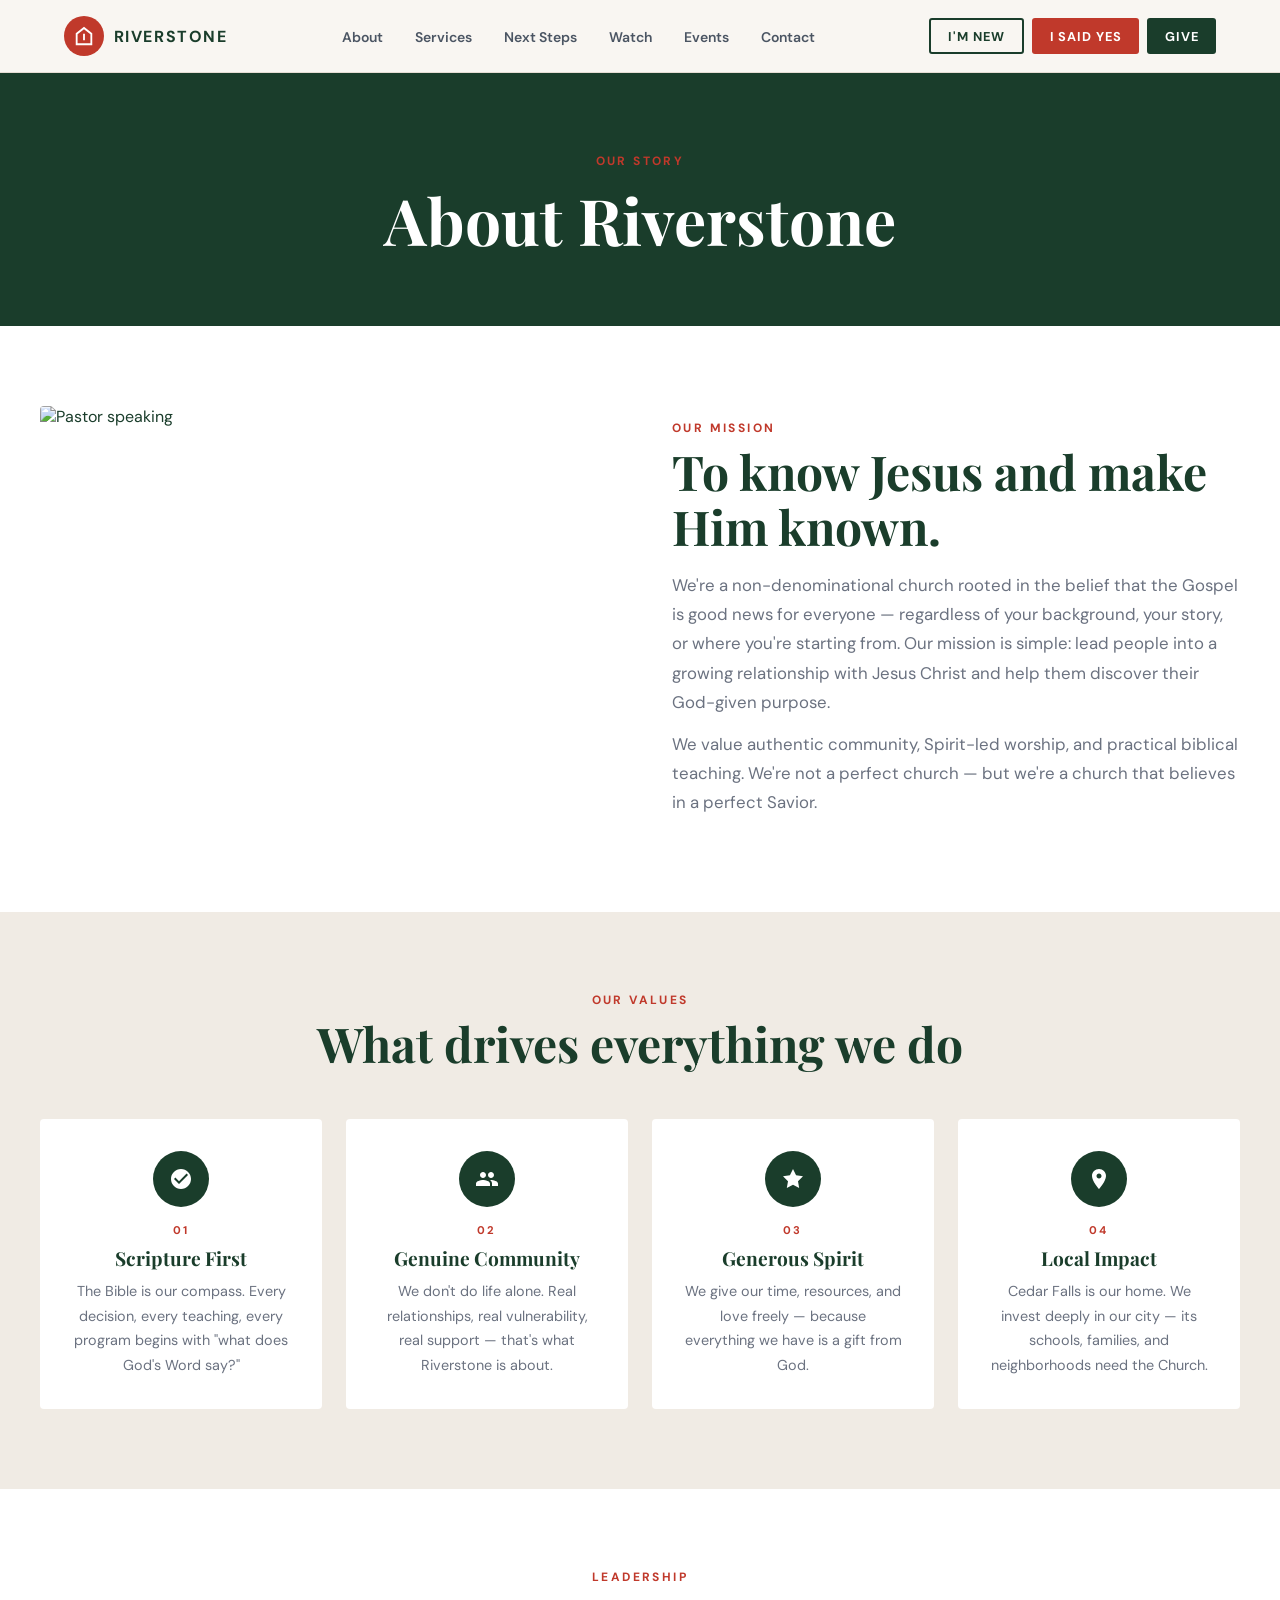
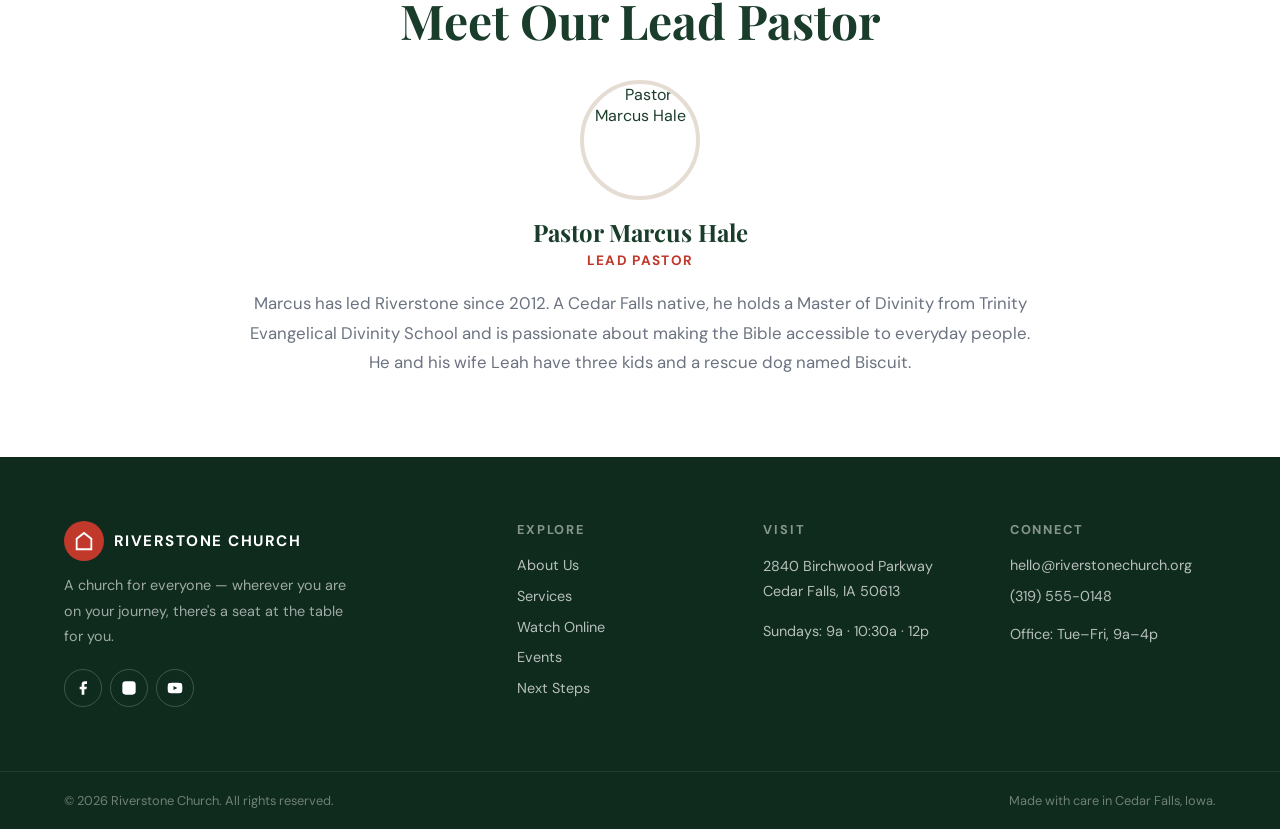
==== about.html @ 29eabf61 "Add files via upload" ====
<!DOCTYPE html>
<html lang="en">
<head>
  <meta charset="UTF-8" />
  <meta name="viewport" content="width=device-width, initial-scale=1.0" />
  <title>About — Riverstone Church</title>
  <script src="https://cdnjs.cloudflare.com/ajax/libs/alpinejs/3.13.5/cdn.min.js" defer></script>
  <script src="https://cdnjs.cloudflare.com/ajax/libs/tailwindcss/2.2.19/tailwind.min.js"></script>
  <link rel="preconnect" href="https://fonts.googleapis.com">
  <link href="https://fonts.googleapis.com/css2?family=Playfair+Display:wght@700;900&family=DM+Sans:wght@400;500;600;700&display=swap" rel="stylesheet">
  <link rel="stylesheet" href="styles.css">
</head>
<body>

<header id="navbar">
  <div class="nav-inner">
    <a href="index.html" class="logo">
      <div class="logo-mark">
        <svg viewBox="0 0 24 24"><path d="M12 2L3 9v13h18V9L12 2zm0 2.5L19 10v10H5V10l7-5.5zm-1 5v7h2v-7h-2zm0 0"/></svg>
      </div>
      <span class="logo-name">Riverstone</span>
    </a>
    <nav>
      <ul class="nav-links">
        <li><a href="about.html">About</a></li>
        <li><a href="services.html">Services</a></li>
        <li><a href="nextsteps.html">Next Steps</a></li>
        <li><a href="watch.html">Watch</a></li>
        <li><a href="events.html">Events</a></li>
        <li><a href="contact.html">Contact</a></li>
      </ul>
    </nav>
    <div class="nav-ctas">
      <a class="btn btn-outline" href="nextsteps.html">I'M NEW</a>
      <a class="btn btn-accent" href="nextsteps.html">I SAID YES</a>
      <a class="btn btn-brand" href="#">GIVE</a>
    </div>
    <button class="hamburger" id="hamburgerBtn" aria-label="Toggle menu" onclick="toggleMenu()">
      <span></span><span></span><span></span>
    </button>
  </div>
  <div class="mobile-menu" id="mobileMenu">
    <a href="about.html">About</a>
    <a href="services.html">Services</a>
    <a href="nextsteps.html">Next Steps</a>
    <a href="watch.html">Watch</a>
    <a href="events.html">Events</a>
    <a href="contact.html">Contact</a>
    <div class="mobile-ctas">
      <a class="btn btn-outline" href="nextsteps.html">I'M NEW</a>
      <a class="btn btn-accent" href="nextsteps.html">I SAID YES</a>
      <a class="btn btn-brand" href="#">GIVE</a>
    </div>
  </div>
</header>

<div style="background:var(--brand);padding:5rem 1.5rem 4rem;">
  <div class="container" style="text-align:center;color:white;">
    <p class="section-tag" style="color:var(--accent);">Our Story</p>
    <h1 style="color:white;font-size:clamp(2.5rem,5vw,4rem);">About Riverstone</h1>
  </div>
</div>

<section class="section about-strip">
  <div class="container about-grid">
    <img src="https://images.unsplash.com/photo-1573496359142-b8d87734a5a2?w=900&q=75&auto=format&fit=crop" alt="Pastor speaking" />
    <div>
      <p class="section-tag">Our Mission</p>
      <h2 class="section-title">To know Jesus and make Him known.</h2>
      <p class="section-body">We're a non-denominational church rooted in the belief that the Gospel is good news for everyone — regardless of your background, your story, or where you're starting from. Our mission is simple: lead people into a growing relationship with Jesus Christ and help them discover their God-given purpose.</p>
      <p class="section-body" style="margin-top:.75rem;">We value authentic community, Spirit-led worship, and practical biblical teaching. We're not a perfect church — but we're a church that believes in a perfect Savior.</p>
    </div>
  </div>
</section>

<section class="section" style="background:#f0ebe4;">
  <div class="container">
    <p class="section-tag" style="text-align:center;">Our Values</p>
    <h2 class="section-title" style="text-align:center;margin-bottom:3rem;">What drives everything we do</h2>
    <div class="steps-grid">
      <div class="step-card">
        <div class="step-icon"><svg viewBox="0 0 24 24"><path d="M12 2C6.48 2 2 6.48 2 12s4.48 10 10 10 10-4.48 10-10S17.52 2 12 2zm-2 15l-5-5 1.41-1.41L10 14.17l7.59-7.59L19 8l-9 9z"/></svg></div>
        <div class="step-num">01</div>
        <h3>Scripture First</h3>
        <p>The Bible is our compass. Every decision, every teaching, every program begins with "what does God's Word say?"</p>
      </div>
      <div class="step-card">
        <div class="step-icon"><svg viewBox="0 0 24 24"><path d="M16 11c1.66 0 2.99-1.34 2.99-3S17.66 5 16 5c-1.66 0-3 1.34-3 3s1.34 3 3 3zm-8 0c1.66 0 2.99-1.34 2.99-3S9.66 5 8 5C6.34 5 5 6.34 5 8s1.34 3 3 3zm0 2c-2.33 0-7 1.17-7 3.5V19h14v-2.5c0-2.33-4.67-3.5-7-3.5zm8 0c-.29 0-.62.02-.97.05 1.16.84 1.97 1.97 1.97 3.45V19h6v-2.5c0-2.33-4.67-3.5-7-3.5z"/></svg></div>
        <div class="step-num">02</div>
        <h3>Genuine Community</h3>
        <p>We don't do life alone. Real relationships, real vulnerability, real support — that's what Riverstone is about.</p>
      </div>
      <div class="step-card">
        <div class="step-icon"><svg viewBox="0 0 24 24"><path d="M12 2l3.09 6.26L22 9.27l-5 4.87 1.18 6.88L12 17.77l-6.18 3.25L7 14.14 2 9.27l6.91-1.01L12 2z"/></svg></div>
        <div class="step-num">03</div>
        <h3>Generous Spirit</h3>
        <p>We give our time, resources, and love freely — because everything we have is a gift from God.</p>
      </div>
      <div class="step-card">
        <div class="step-icon"><svg viewBox="0 0 24 24"><path d="M12 2C8.13 2 5 5.13 5 9c0 5.25 7 13 7 13s7-7.75 7-13c0-3.87-3.13-7-7-7zm0 9.5c-1.38 0-2.5-1.12-2.5-2.5s1.12-2.5 2.5-2.5 2.5 1.12 2.5 2.5-1.12 2.5-2.5 2.5z"/></svg></div>
        <div class="step-num">04</div>
        <h3>Local Impact</h3>
        <p>Cedar Falls is our home. We invest deeply in our city — its schools, families, and neighborhoods need the Church.</p>
      </div>
    </div>
  </div>
</section>

<section class="section" style="background:var(--card);">
  <div class="container" style="max-width:800px;text-align:center;">
    <p class="section-tag">Leadership</p>
    <h2 class="section-title">Meet Our Lead Pastor</h2>
    <img src="https://images.unsplash.com/photo-1472099645785-5658abf4ff4e?w=300&q=80&auto=format&fit=crop&crop=face" alt="Pastor Marcus Hale" style="width:120px;height:120px;border-radius:50%;object-fit:cover;margin:2rem auto 1rem;border:4px solid var(--border);" />
    <h3 style="font-size:1.5rem;color:var(--brand);">Pastor Marcus Hale</h3>
    <p style="color:var(--accent);font-size:.85rem;font-weight:700;letter-spacing:.1em;text-transform:uppercase;margin-top:.25rem;">Lead Pastor</p>
    <p class="section-body" style="margin-top:1.25rem;">Marcus has led Riverstone since 2012. A Cedar Falls native, he holds a Master of Divinity from Trinity Evangelical Divinity School and is passionate about making the Bible accessible to everyday people. He and his wife Leah have three kids and a rescue dog named Biscuit.</p>
  </div>
</section>

<footer>
  <div class="footer-inner">
    <div class="footer-brand">
      <div style="display:flex;align-items:center;gap:.6rem;">
        <div class="logo-mark"><svg viewBox="0 0 24 24"><path d="M12 2L3 9v13h18V9L12 2zm0 2.5L19 10v10H5V10l7-5.5z"/></svg></div>
        <h4>Riverstone Church</h4>
      </div>
      <p>A church for everyone — wherever you are on your journey, there's a seat at the table for you.</p>
      <div class="social-row">
        <a href="#" class="social-btn" aria-label="Facebook">
          <svg viewBox="0 0 24 24"><path d="M18 2h-3a5 5 0 00-5 5v3H7v4h3v8h4v-8h3l1-4h-4V7a1 1 0 011-1h3z"/></svg>
        </a>
        <a href="#" class="social-btn" aria-label="Instagram">
          <svg viewBox="0 0 24 24"><rect x="2" y="2" width="20" height="20" rx="5" ry="5"/><path d="M16 11.37A4 4 0 1112.63 8 4 4 0 0116 11.37z" fill="none" stroke="white" stroke-width="2"/><line x1="17.5" y1="6.5" x2="17.51" y2="6.5" stroke="white" stroke-width="2" stroke-linecap="round"/></svg>
        </a>
        <a href="#" class="social-btn" aria-label="YouTube">
          <svg viewBox="0 0 24 24"><path d="M22.54 6.42a2.78 2.78 0 00-1.95-1.96C18.88 4 12 4 12 4s-6.88 0-8.59.46a2.78 2.78 0 00-1.95 1.96A29 29 0 001 12a29 29 0 00.46 5.58A2.78 2.78 0 003.41 19.6C5.12 20 12 20 12 20s6.88 0 8.59-.46a2.78 2.78 0 001.95-1.95A29 29 0 0023 12a29 29 0 00-.46-5.58z"/><polygon points="9.75 15.02 15.5 12 9.75 8.98 9.75 15.02" fill="var(--brand-dark)"/></svg>
        </a>
      </div>
    </div>
    <div class="footer-col">
      <h5>Explore</h5>
      <ul>
        <li><a href="about.html">About Us</a></li>
        <li><a href="services.html">Services</a></li>
        <li><a href="watch.html">Watch Online</a></li>
        <li><a href="events.html">Events</a></li>
        <li><a href="nextsteps.html">Next Steps</a></li>
      </ul>
    </div>
    <div class="footer-col">
      <h5>Visit</h5>
      <address>
        <p>2840 Birchwood Parkway<br>Cedar Falls, IA 50613</p>
      </address>
      <p style="margin-top:1rem;">Sundays: 9a · 10:30a · 12p</p>
    </div>
    <div class="footer-col">
      <h5>Connect</h5>
      <ul>
        <li><a href="mailto:hello@riverstonechurch.org">hello@riverstonechurch.org</a></li>
        <li><a href="tel:+13195550148">(319) 555-0148</a></li>
      </ul>
      <p style="margin-top:1rem;">Office: Tue–Fri, 9a–4p</p>
    </div>
  </div>
  <div class="footer-bottom">
    <div class="footer-bottom-inner">
      <span>© <span id="year"></span> Riverstone Church. All rights reserved.</span>
      <span>Made with care in Cedar Falls, Iowa.</span>
    </div>
  </div>
</footer>

<script src="main.js"></script>
</body>
</html>
---- styles.css ----
:root {
  --brand:       #1a3d2b;
  --brand-dark:  #0f2b1e;
  --accent:      #c0392b;
  --accent-dark: #a93226;
  --bg:          #f9f6f2;
  --card:        #ffffff;
  --muted:       #6b7280;
  --border:      #e5ddd4;
}
* { box-sizing: border-box; margin: 0; padding: 0; }
body { font-family: 'DM Sans', sans-serif; background: var(--bg); color: var(--brand); }
h1,h2,h3,h4 { font-family: 'Playfair Display', serif; }

/* ── Navbar ── */
#navbar {
  position: sticky; top: 0; z-index: 50;
  background: rgba(249,246,242,0.96);
  backdrop-filter: blur(8px);
  border-bottom: 1px solid var(--border);
}
.nav-inner {
  max-width: 1200px; margin: 0 auto;
  display: flex; align-items: center; justify-content: space-between;
  padding: 0 1.5rem; height: 72px;
}
.logo { display:flex; align-items:center; gap:.6rem; text-decoration:none; }
.logo-mark {
  width:40px; height:40px; border-radius:50%;
  background: var(--accent); display:flex; align-items:center; justify-content:center;
}
.logo-mark svg { width:22px; height:22px; fill:white; }
.logo-name { font-family:'DM Sans',sans-serif; font-weight:700; font-size:1rem; letter-spacing:.1em; color:var(--brand); text-transform:uppercase; }
.nav-links { display:flex; gap:2rem; list-style:none; }
.nav-links a { text-decoration:none; font-size:.875rem; font-weight:600; color:#4b5563; transition:color .2s; }
.nav-links a:hover { color:var(--accent); }
.nav-ctas { display:flex; gap:.5rem; }
.btn { display:inline-flex; align-items:center; justify-content:center; padding:.45rem 1.1rem; border-radius:3px; font-size:.8rem; font-weight:700; letter-spacing:.07em; cursor:pointer; transition:all .2s; text-decoration:none; border:none; }
.btn-outline { background:transparent; border:2px solid var(--brand); color:var(--brand); }
.btn-outline:hover { background:var(--brand); color:white; }
.btn-accent { background:var(--accent); color:white; }
.btn-accent:hover { background:var(--accent-dark); }
.btn-brand { background:var(--brand); color:white; }
.btn-brand:hover { background:var(--brand-dark); }
.btn-lg { padding:.75rem 1.75rem; font-size:.9rem; }
.btn-light { background:white; color:var(--brand); }
.btn-light:hover { background:#f3f4f6; }
.btn-outline-light { background:transparent; border:2px solid rgba(255,255,255,.5); color:white; }
.btn-outline-light:hover { border-color:white; background:rgba(255,255,255,.1); }

.hamburger { display:none; background:none; border:none; cursor:pointer; padding:.25rem; }
.hamburger span { display:block; width:24px; height:2px; background:var(--brand); margin:5px 0; transition:all .3s; }
.mobile-menu { display:none; background:var(--card); border-top:1px solid var(--border); padding:1rem 1.5rem; }
.mobile-menu.open { display:block; }
.mobile-menu a { display:block; padding:.6rem 0; font-weight:600; color:var(--brand); text-decoration:none; border-bottom:1px solid var(--border); }
.mobile-menu .mobile-ctas { display:flex; flex-wrap:wrap; gap:.5rem; margin-top:1rem; }

@media(max-width:900px) { .nav-links, .nav-ctas { display:none; } .hamburger { display:block; } }

/* ── Hero ── */
.hero { position:relative; height:80vh; min-height:520px; overflow:hidden; }
.hero img { width:100%; height:100%; object-fit:cover; }
.hero-overlay {
  position:absolute; inset:0;
  background: linear-gradient(to bottom, rgba(15,30,48,.15) 0%, rgba(15,30,48,.65) 100%);
}
.hero-text {
  position:absolute; bottom:0; left:0; right:0;
  max-width:1200px; margin:0 auto; padding:3rem 1.5rem;
}
.hero-text h1 { font-size:clamp(2.2rem,5vw,4rem); color:white; line-height:1.1; max-width:700px; }
.hero-text p { color:rgba(255,255,255,.85); font-size:1.1rem; margin-top:1rem; max-width:500px; }
.hero-text .hero-ctas { display:flex; flex-wrap:wrap; gap:.75rem; margin-top:1.75rem; }

/* ── Sections ── */
.section { padding:5rem 1.5rem; }
.container { max-width:1200px; margin:0 auto; }
.section-tag { font-size:.75rem; font-weight:700; letter-spacing:.2em; text-transform:uppercase; color:var(--accent); margin-bottom:.5rem; }
.section-title { font-size:clamp(2rem,4vw,3rem); line-height:1.15; color:var(--brand); }
.section-body { color:var(--muted); font-size:1.05rem; line-height:1.75; margin-top:1rem; }
.divider { border:none; border-top:1px solid var(--border); margin:3rem 0; }

/* ── Welcome ── */
.welcome { background:var(--bg); text-align:center; }
.welcome .inner { max-width:800px; margin:0 auto; }
.welcome h1 { font-size:clamp(2.2rem,5vw,3.6rem); }
.welcome .tagline { font-size:1rem; font-weight:600; letter-spacing:.18em; text-transform:uppercase; color:var(--muted); margin-top:1.25rem; }
.service-times {
  margin:3rem auto 0; border-top:1px solid var(--border); border-bottom:1px solid var(--border);
  padding:2.5rem 1rem; display:flex; flex-wrap:wrap; justify-content:center; gap:2rem;
}
.service-item { text-align:center; }
.service-item .day { font-size:.75rem; font-weight:700; letter-spacing:.2em; text-transform:uppercase; color:var(--accent); }
.service-item .time { font-size:1.4rem; font-weight:700; color:var(--brand); margin-top:.25rem; }
.service-item .note { font-size:.875rem; color:var(--muted); margin-top:.25rem; }

/* ── Feature Cards ── */
.feature-cards { background:#f0ebe4; }
.cards-grid { display:grid; grid-template-columns:repeat(auto-fit,minmax(280px,1fr)); gap:2rem; }
.card {
  background:var(--card); border-radius:4px; overflow:hidden;
  box-shadow:0 2px 12px rgba(0,0,0,.06); display:flex; flex-direction:column;
  transition:transform .3s, box-shadow .3s;
}
.card:hover { transform:translateY(-4px); box-shadow:0 8px 24px rgba(0,0,0,.1); }
.card img { width:100%; aspect-ratio:4/3; object-fit:cover; }
.card-body { padding:1.5rem; flex:1; display:flex; flex-direction:column; }
.card-eyebrow { font-size:.75rem; font-weight:700; letter-spacing:.15em; text-transform:uppercase; color:var(--accent); }
.card-title { font-size:1.5rem; color:var(--brand); margin:.5rem 0; }
.card-text { color:var(--muted); font-size:.95rem; line-height:1.7; flex:1; }
.card-body .btn { margin-top:1.25rem; align-self:flex-start; }

/* ── Series Banner ── */
.series { background:var(--brand); color:white; border-top: 4px solid var(--accent); }
.series-grid { display:grid; grid-template-columns:1fr 1fr; gap:3rem; align-items:center; }
.series .section-tag { color:var(--accent); }
.series h2 { color:white; font-size:clamp(2rem,4vw,3rem); }
.series p { color:rgba(255,255,255,.8); margin-top:1rem; font-size:1.05rem; line-height:1.75; }
.series-ctas { display:flex; flex-wrap:wrap; gap:.75rem; margin-top:2rem; }
.video-card {
  background:rgba(255,255,255,.07); border:1px solid rgba(255,255,255,.15);
  border-radius:6px; aspect-ratio:16/9; display:flex; flex-direction:column;
  align-items:center; justify-content:center; gap:1rem; position:relative; overflow:hidden;
}
.video-card img { position:absolute; inset:0; width:100%; height:100%; object-fit:cover; opacity:.35; }
.video-card-content { position:relative; text-align:center; }
.play-btn {
  width:64px; height:64px; border-radius:50%; background:var(--accent);
  display:flex; align-items:center; justify-content:center; margin:0 auto 1rem;
  cursor:pointer; transition:transform .2s, background .2s;
}
.play-btn:hover { background:var(--accent-dark); transform:scale(1.08); }
.play-btn svg { width:22px; height:22px; fill:white; margin-left:3px; }
.video-card h4 { font-size:1.1rem; font-weight:700; color:white; }
.video-card p { font-size:.875rem; color:rgba(255,255,255,.7); }
@media(max-width:768px) { .series-grid { grid-template-columns:1fr; } }

/* ── Community / About strip ── */
.about-strip { background:var(--card); }
.about-grid { display:grid; grid-template-columns:1fr 1fr; gap:4rem; align-items:center; }
.about-grid img { width:100%; border-radius:4px; aspect-ratio:4/3; object-fit:cover; }
.stat-row { display:flex; gap:2rem; margin-top:2rem; flex-wrap:wrap; }
.stat .num { font-size:2.5rem; font-weight:900; color:var(--accent); font-family:'Playfair Display',serif; }
.stat .label { font-size:.8rem; font-weight:600; letter-spacing:.1em; text-transform:uppercase; color:var(--muted); margin-top:.25rem; }
@media(max-width:768px) { .about-grid { grid-template-columns:1fr; } }

/* ── Events ── */
.events { background:var(--bg); }
.events-grid { display:grid; grid-template-columns:repeat(auto-fit,minmax(300px,1fr)); gap:1.5rem; }
.event-card { background:var(--card); border-radius:4px; overflow:hidden; box-shadow:0 2px 8px rgba(0,0,0,.05); display:flex; }
.event-date { background:var(--brand); color:white; padding:1.25rem 1rem; display:flex; flex-direction:column; align-items:center; justify-content:center; min-width:72px; }
.event-date .month { font-size:.65rem; font-weight:700; letter-spacing:.15em; text-transform:uppercase; color:var(--accent); }
.event-date .day { font-size:2rem; font-weight:900; font-family:'Playfair Display',serif; line-height:1; }
.event-info { padding:1.25rem; }
.event-info h4 { font-size:1.05rem; font-weight:700; color:var(--brand); }
.event-info p { font-size:.875rem; color:var(--muted); margin-top:.25rem; line-height:1.6; }
.event-info .event-tag { display:inline-block; background:#f0ebe4; padding:.2rem .6rem; border-radius:2px; font-size:.7rem; font-weight:700; text-transform:uppercase; letter-spacing:.1em; color:var(--accent); margin-bottom:.5rem; }

/* ── Testimonials ── */
.testimonials { background:var(--brand-dark); color:white; }
.testimonials h2 { color:white; text-align:center; }
.testimonials .section-tag { text-align:center; display:block; }
.testi-grid { display:grid; grid-template-columns:repeat(auto-fit,minmax(280px,1fr)); gap:1.5rem; margin-top:3rem; }
.testi-card { background:rgba(255,255,255,.06); border:1px solid rgba(255,255,255,.1); border-radius:4px; padding:2rem; }
.testi-stars { color:var(--accent); letter-spacing:.1em; margin-bottom:1rem; }
.testi-card blockquote { font-size:1rem; line-height:1.8; color:rgba(255,255,255,.85); font-style:italic; }
.testi-card cite { display:flex; align-items:center; gap:.75rem; margin-top:1.25rem; }
.testi-avatar { width:42px; height:42px; border-radius:50%; object-fit:cover; }
.testi-name { font-weight:700; font-size:.9rem; color:white; font-style:normal; }
.testi-meta { font-size:.8rem; color:rgba(255,255,255,.5); font-style:normal; }

/* ── Next Steps ── */
.next-steps { background:#f0ebe4; }
.steps-grid { display:grid; grid-template-columns:repeat(auto-fit,minmax(220px,1fr)); gap:1.5rem; margin-top:3rem; }
.step-card { background:var(--card); border-radius:4px; padding:2rem; text-align:center; }
.step-icon { width:56px; height:56px; border-radius:50%; background:var(--brand); display:flex; align-items:center; justify-content:center; margin:0 auto 1rem; }
.step-icon svg { width:24px; height:24px; fill:white; }
.step-num { font-size:.7rem; font-weight:700; letter-spacing:.2em; text-transform:uppercase; color:var(--accent); margin-bottom:.5rem; }
.step-card h3 { font-size:1.2rem; color:var(--brand); margin-bottom:.5rem; }
.step-card p { font-size:.9rem; color:var(--muted); line-height:1.7; }

/* ── Contact / Map strip ── */
.contact { background:var(--card); }
.contact-grid { display:grid; grid-template-columns:1fr 1fr; gap:4rem; align-items:start; }
.contact-info h2 { margin-bottom:1.5rem; }
.contact-detail { display:flex; gap:1rem; margin-bottom:1.5rem; }
.contact-icon { width:40px; height:40px; min-width:40px; border-radius:50%; background:var(--bg); display:flex; align-items:center; justify-content:center; margin-top:.1rem; }
.contact-icon svg { width:18px; height:18px; fill:var(--accent); }
.contact-label { font-size:.75rem; font-weight:700; letter-spacing:.12em; text-transform:uppercase; color:var(--muted); margin-bottom:.2rem; }
.contact-value { font-size:.95rem; color:var(--brand); font-weight:500; }
.map-placeholder { background:#e8e4df; border-radius:4px; overflow:hidden; height:320px; position:relative; }
.map-placeholder img { width:100%; height:100%; object-fit:cover; opacity:.8; }
.map-overlay { position:absolute; inset:0; display:flex; align-items:center; justify-content:center; }
.map-pin { background:var(--brand); color:white; padding:.75rem 1.25rem; border-radius:3px; font-weight:700; font-size:.9rem; }
@media(max-width:768px) { .contact-grid { grid-template-columns:1fr; } }

/* ── Footer ── */
footer { background:var(--brand-dark); color:white; }
.footer-inner { max-width:1200px; margin:0 auto; padding:4rem 1.5rem; display:grid; grid-template-columns:2fr 1fr 1fr 1fr; gap:2.5rem; }
.footer-brand h4 { font-family:'DM Sans',sans-serif; font-weight:700; letter-spacing:.1em; text-transform:uppercase; font-size:.95rem; }
.footer-brand p { color:rgba(255,255,255,.6); font-size:.9rem; line-height:1.75; margin-top:.75rem; max-width:300px; }
.social-row { display:flex; gap:.5rem; margin-top:1.25rem; }
.social-btn { width:38px; height:38px; border-radius:50%; border:1px solid rgba(255,255,255,.2); display:flex; align-items:center; justify-content:center; transition:all .2s; text-decoration:none; }
.social-btn:hover { border-color:var(--accent); background:var(--accent); }
.social-btn svg { width:16px; height:16px; fill:white; }
.footer-col h5 { font-family:'DM Sans',sans-serif; font-size:.8rem; font-weight:700; letter-spacing:.15em; text-transform:uppercase; color:rgba(255,255,255,.5); margin-bottom:1rem; }
.footer-col ul { list-style:none; }
.footer-col li { margin-bottom:.6rem; }
.footer-col a { color:rgba(255,255,255,.7); text-decoration:none; font-size:.9rem; transition:color .2s; }
.footer-col a:hover { color:var(--accent); }
.footer-col p { color:rgba(255,255,255,.7); font-size:.9rem; line-height:1.7; }
.footer-bottom { border-top:1px solid rgba(255,255,255,.08); }
.footer-bottom-inner { max-width:1200px; margin:0 auto; padding:1.25rem 1.5rem; display:flex; justify-content:space-between; font-size:.8rem; color:rgba(255,255,255,.4); flex-wrap:wrap; gap:.5rem; }
@media(max-width:900px) { .footer-inner { grid-template-columns:1fr 1fr; } }
@media(max-width:520px) { .footer-inner { grid-template-columns:1fr; } }

/* ── Animations ── */
@keyframes fadeUp { from { opacity:0; transform:translateY(20px); } to { opacity:1; transform:translateY(0); } }
.fade-up { animation: fadeUp .6s ease both; }
.delay-1 { animation-delay:.1s; }
.delay-2 { animation-delay:.2s; }
.delay-3 { animation-delay:.3s; }

/* ── Utility ── */
img { display:block; }
a { color:inherit; }
address { font-style:normal; }
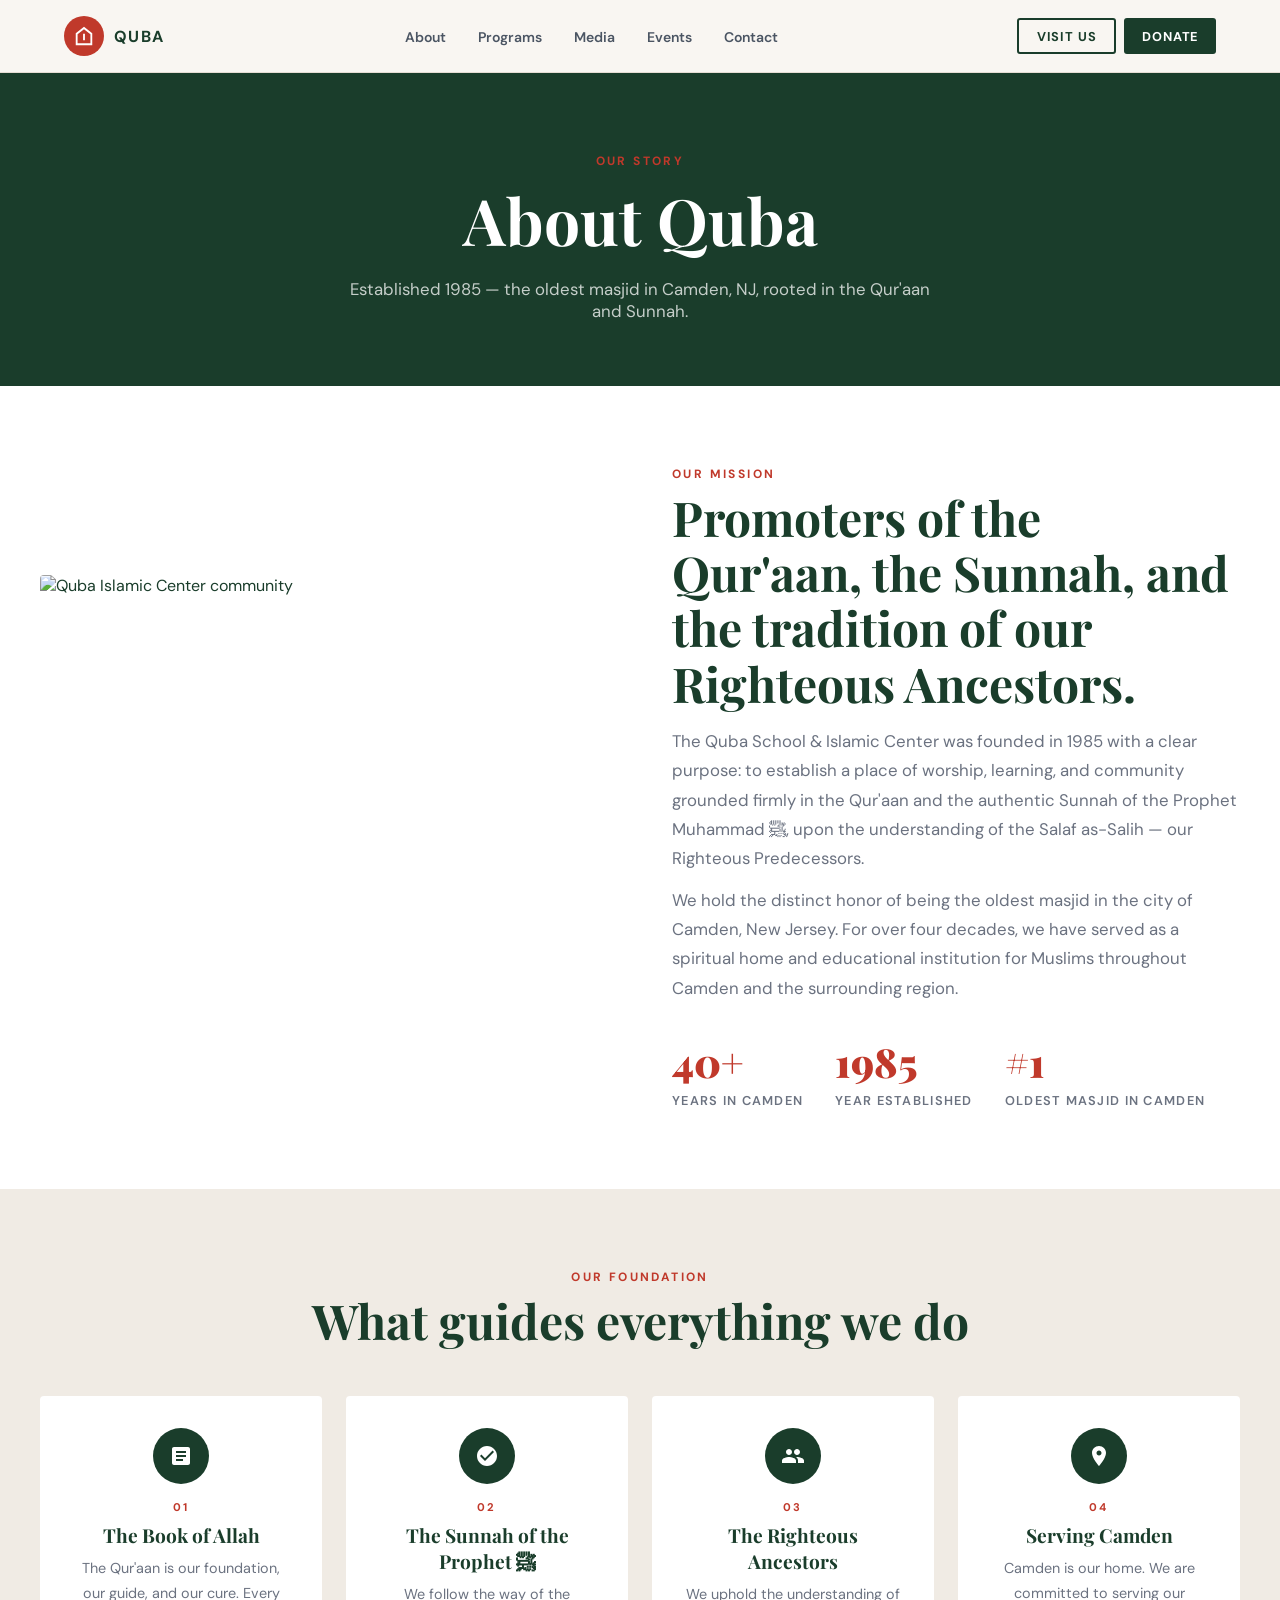
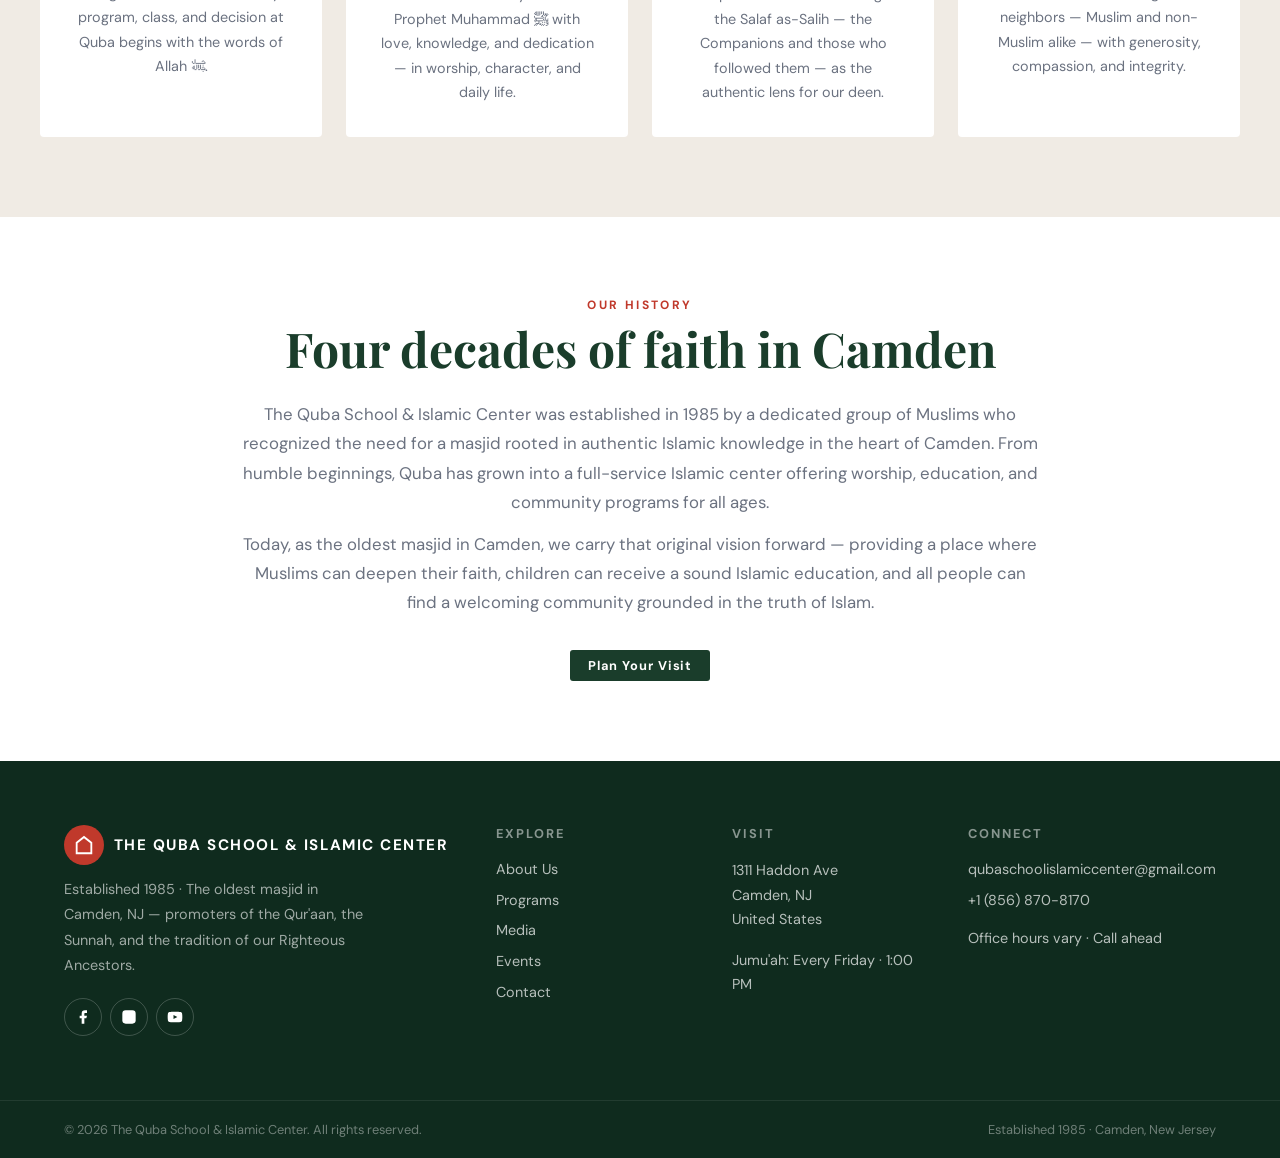
==== commit e9598efc: "Add files via upload" ====
--- a/about.html
+++ b/about.html
@@ -3,7 +3,7 @@
 <head>
   <meta charset="UTF-8" />
   <meta name="viewport" content="width=device-width, initial-scale=1.0" />
-  <title>About — Riverstone Church</title>
+  <title>About — The Quba School & Islamic Center</title>
   <script src="https://cdnjs.cloudflare.com/ajax/libs/alpinejs/3.13.5/cdn.min.js" defer></script>
   <script src="https://cdnjs.cloudflare.com/ajax/libs/tailwindcss/2.2.19/tailwind.min.js"></script>
   <link rel="preconnect" href="https://fonts.googleapis.com">
@@ -18,22 +18,20 @@
       <div class="logo-mark">
         <svg viewBox="0 0 24 24"><path d="M12 2L3 9v13h18V9L12 2zm0 2.5L19 10v10H5V10l7-5.5zm-1 5v7h2v-7h-2zm0 0"/></svg>
       </div>
-      <span class="logo-name">Riverstone</span>
+      <span class="logo-name">Quba</span>
     </a>
     <nav>
       <ul class="nav-links">
         <li><a href="about.html">About</a></li>
-        <li><a href="services.html">Services</a></li>
-        <li><a href="nextsteps.html">Next Steps</a></li>
-        <li><a href="watch.html">Watch</a></li>
+        <li><a href="services.html">Programs</a></li>
+        <li><a href="watch.html">Media</a></li>
         <li><a href="events.html">Events</a></li>
         <li><a href="contact.html">Contact</a></li>
       </ul>
     </nav>
     <div class="nav-ctas">
-      <a class="btn btn-outline" href="nextsteps.html">I'M NEW</a>
-      <a class="btn btn-accent" href="nextsteps.html">I SAID YES</a>
-      <a class="btn btn-brand" href="#">GIVE</a>
+      <a class="btn btn-outline" href="nextsteps.html">VISIT US</a>
+      <a class="btn btn-brand" href="#">DONATE</a>
     </div>
     <button class="hamburger" id="hamburgerBtn" aria-label="Toggle menu" onclick="toggleMenu()">
       <span></span><span></span><span></span>
@@ -41,15 +39,13 @@
   </div>
   <div class="mobile-menu" id="mobileMenu">
     <a href="about.html">About</a>
-    <a href="services.html">Services</a>
-    <a href="nextsteps.html">Next Steps</a>
-    <a href="watch.html">Watch</a>
+    <a href="services.html">Programs</a>
+    <a href="watch.html">Media</a>
     <a href="events.html">Events</a>
     <a href="contact.html">Contact</a>
     <div class="mobile-ctas">
-      <a class="btn btn-outline" href="nextsteps.html">I'M NEW</a>
-      <a class="btn btn-accent" href="nextsteps.html">I SAID YES</a>
-      <a class="btn btn-brand" href="#">GIVE</a>
+      <a class="btn btn-outline" href="nextsteps.html">VISIT US</a>
+      <a class="btn btn-brand" href="#">DONATE</a>
     </div>
   </div>
 </header>
@@ -57,50 +53,64 @@
 <div style="background:var(--brand);padding:5rem 1.5rem 4rem;">
   <div class="container" style="text-align:center;color:white;">
     <p class="section-tag" style="color:var(--accent);">Our Story</p>
-    <h1 style="color:white;font-size:clamp(2.5rem,5vw,4rem);">About Riverstone</h1>
+    <h1 style="color:white;font-size:clamp(2.5rem,5vw,4rem);">About Quba</h1>
+    <p style="color:rgba(255,255,255,.75);margin-top:1rem;font-size:1.05rem;max-width:600px;margin-left:auto;margin-right:auto;">Established 1985 — the oldest masjid in Camden, NJ, rooted in the Qur'aan and Sunnah.</p>
   </div>
 </div>
 
 <section class="section about-strip">
   <div class="container about-grid">
-    <img src="https://images.unsplash.com/photo-1573496359142-b8d87734a5a2?w=900&q=75&auto=format&fit=crop" alt="Pastor speaking" />
+    <img src="https://images.unsplash.com/photo-1573496359142-b8d87734a5a2?w=900&q=75&auto=format&fit=crop" alt="Quba Islamic Center community" />
     <div>
       <p class="section-tag">Our Mission</p>
-      <h2 class="section-title">To know Jesus and make Him known.</h2>
-      <p class="section-body">We're a non-denominational church rooted in the belief that the Gospel is good news for everyone — regardless of your background, your story, or where you're starting from. Our mission is simple: lead people into a growing relationship with Jesus Christ and help them discover their God-given purpose.</p>
-      <p class="section-body" style="margin-top:.75rem;">We value authentic community, Spirit-led worship, and practical biblical teaching. We're not a perfect church — but we're a church that believes in a perfect Savior.</p>
+      <h2 class="section-title">Promoters of the Qur'aan, the Sunnah, and the tradition of our Righteous Ancestors.</h2>
+      <p class="section-body">The Quba School & Islamic Center was founded in 1985 with a clear purpose: to establish a place of worship, learning, and community grounded firmly in the Qur'aan and the authentic Sunnah of the Prophet Muhammad ﷺ, upon the understanding of the Salaf as-Salih — our Righteous Predecessors.</p>
+      <p class="section-body" style="margin-top:.75rem;">We hold the distinct honor of being the oldest masjid in the city of Camden, New Jersey. For over four decades, we have served as a spiritual home and educational institution for Muslims throughout Camden and the surrounding region.</p>
+      <div class="stat-row" style="margin-top:2rem;">
+        <div class="stat"><div class="num">40+</div><div class="label">Years in Camden</div></div>
+        <div class="stat"><div class="num">1985</div><div class="label">Year established</div></div>
+        <div class="stat"><div class="num">#1</div><div class="label">Oldest masjid in Camden</div></div>
+      </div>
     </div>
   </div>
 </section>
 
 <section class="section" style="background:#f0ebe4;">
   <div class="container">
-    <p class="section-tag" style="text-align:center;">Our Values</p>
-    <h2 class="section-title" style="text-align:center;margin-bottom:3rem;">What drives everything we do</h2>
+    <p class="section-tag" style="text-align:center;">Our Foundation</p>
+    <h2 class="section-title" style="text-align:center;margin-bottom:3rem;">What guides everything we do</h2>
     <div class="steps-grid">
       <div class="step-card">
-        <div class="step-icon"><svg viewBox="0 0 24 24"><path d="M12 2C6.48 2 2 6.48 2 12s4.48 10 10 10 10-4.48 10-10S17.52 2 12 2zm-2 15l-5-5 1.41-1.41L10 14.17l7.59-7.59L19 8l-9 9z"/></svg></div>
+        <div class="step-icon">
+          <svg viewBox="0 0 24 24"><path d="M19 3H5c-1.1 0-2 .9-2 2v14c0 1.1.9 2 2 2h14c1.1 0 2-.9 2-2V5c0-1.1-.9-2-2-2zm-5 14H7v-2h7v2zm3-4H7v-2h10v2zm0-4H7V7h10v2z"/></svg>
+        </div>
         <div class="step-num">01</div>
-        <h3>Scripture First</h3>
-        <p>The Bible is our compass. Every decision, every teaching, every program begins with "what does God's Word say?"</p>
+        <h3>The Book of Allah</h3>
+        <p>The Qur'aan is our foundation, our guide, and our cure. Every program, class, and decision at Quba begins with the words of Allah ﷻ.</p>
       </div>
       <div class="step-card">
-        <div class="step-icon"><svg viewBox="0 0 24 24"><path d="M16 11c1.66 0 2.99-1.34 2.99-3S17.66 5 16 5c-1.66 0-3 1.34-3 3s1.34 3 3 3zm-8 0c1.66 0 2.99-1.34 2.99-3S9.66 5 8 5C6.34 5 5 6.34 5 8s1.34 3 3 3zm0 2c-2.33 0-7 1.17-7 3.5V19h14v-2.5c0-2.33-4.67-3.5-7-3.5zm8 0c-.29 0-.62.02-.97.05 1.16.84 1.97 1.97 1.97 3.45V19h6v-2.5c0-2.33-4.67-3.5-7-3.5z"/></svg></div>
+        <div class="step-icon">
+          <svg viewBox="0 0 24 24"><path d="M12 2C6.48 2 2 6.48 2 12s4.48 10 10 10 10-4.48 10-10S17.52 2 12 2zm-2 15l-5-5 1.41-1.41L10 14.17l7.59-7.59L19 8l-9 9z"/></svg>
+        </div>
         <div class="step-num">02</div>
-        <h3>Genuine Community</h3>
-        <p>We don't do life alone. Real relationships, real vulnerability, real support — that's what Riverstone is about.</p>
+        <h3>The Sunnah of the Prophet ﷺ</h3>
+        <p>We follow the way of the Prophet Muhammad ﷺ with love, knowledge, and dedication — in worship, character, and daily life.</p>
       </div>
       <div class="step-card">
-        <div class="step-icon"><svg viewBox="0 0 24 24"><path d="M12 2l3.09 6.26L22 9.27l-5 4.87 1.18 6.88L12 17.77l-6.18 3.25L7 14.14 2 9.27l6.91-1.01L12 2z"/></svg></div>
+        <div class="step-icon">
+          <svg viewBox="0 0 24 24"><path d="M16 11c1.66 0 2.99-1.34 2.99-3S17.66 5 16 5c-1.66 0-3 1.34-3 3s1.34 3 3 3zm-8 0c1.66 0 2.99-1.34 2.99-3S9.66 5 8 5C6.34 5 5 6.34 5 8s1.34 3 3 3zm0 2c-2.33 0-7 1.17-7 3.5V19h14v-2.5c0-2.33-4.67-3.5-7-3.5zm8 0c-.29 0-.62.02-.97.05 1.16.84 1.97 1.97 1.97 3.45V19h6v-2.5c0-2.33-4.67-3.5-7-3.5z"/></svg>
+        </div>
         <div class="step-num">03</div>
-        <h3>Generous Spirit</h3>
-        <p>We give our time, resources, and love freely — because everything we have is a gift from God.</p>
+        <h3>The Righteous Ancestors</h3>
+        <p>We uphold the understanding of the Salaf as-Salih — the Companions and those who followed them — as the authentic lens for our deen.</p>
       </div>
       <div class="step-card">
-        <div class="step-icon"><svg viewBox="0 0 24 24"><path d="M12 2C8.13 2 5 5.13 5 9c0 5.25 7 13 7 13s7-7.75 7-13c0-3.87-3.13-7-7-7zm0 9.5c-1.38 0-2.5-1.12-2.5-2.5s1.12-2.5 2.5-2.5 2.5 1.12 2.5 2.5-1.12 2.5-2.5 2.5z"/></svg></div>
+        <div class="step-icon">
+          <svg viewBox="0 0 24 24"><path d="M12 2C8.13 2 5 5.13 5 9c0 5.25 7 13 7 13s7-7.75 7-13c0-3.87-3.13-7-7-7zm0 9.5c-1.38 0-2.5-1.12-2.5-2.5s1.12-2.5 2.5-2.5 2.5 1.12 2.5 2.5-1.12 2.5-2.5 2.5z"/></svg>
+        </div>
         <div class="step-num">04</div>
-        <h3>Local Impact</h3>
-        <p>Cedar Falls is our home. We invest deeply in our city — its schools, families, and neighborhoods need the Church.</p>
+        <h3>Serving Camden</h3>
+        <p>Camden is our home. We are committed to serving our neighbors — Muslim and non-Muslim alike — with generosity, compassion, and integrity.</p>
       </div>
     </div>
   </div>
@@ -108,12 +118,11 @@
 
 <section class="section" style="background:var(--card);">
   <div class="container" style="max-width:800px;text-align:center;">
-    <p class="section-tag">Leadership</p>
-    <h2 class="section-title">Meet Our Lead Pastor</h2>
-    <img src="https://images.unsplash.com/photo-1472099645785-5658abf4ff4e?w=300&q=80&auto=format&fit=crop&crop=face" alt="Pastor Marcus Hale" style="width:120px;height:120px;border-radius:50%;object-fit:cover;margin:2rem auto 1rem;border:4px solid var(--border);" />
-    <h3 style="font-size:1.5rem;color:var(--brand);">Pastor Marcus Hale</h3>
-    <p style="color:var(--accent);font-size:.85rem;font-weight:700;letter-spacing:.1em;text-transform:uppercase;margin-top:.25rem;">Lead Pastor</p>
-    <p class="section-body" style="margin-top:1.25rem;">Marcus has led Riverstone since 2012. A Cedar Falls native, he holds a Master of Divinity from Trinity Evangelical Divinity School and is passionate about making the Bible accessible to everyday people. He and his wife Leah have three kids and a rescue dog named Biscuit.</p>
+    <p class="section-tag">Our History</p>
+    <h2 class="section-title">Four decades of faith in Camden</h2>
+    <p class="section-body" style="margin-top:1.5rem;">The Quba School & Islamic Center was established in 1985 by a dedicated group of Muslims who recognized the need for a masjid rooted in authentic Islamic knowledge in the heart of Camden. From humble beginnings, Quba has grown into a full-service Islamic center offering worship, education, and community programs for all ages.</p>
+    <p class="section-body" style="margin-top:.75rem;">Today, as the oldest masjid in Camden, we carry that original vision forward — providing a place where Muslims can deepen their faith, children can receive a sound Islamic education, and all people can find a welcoming community grounded in the truth of Islam.</p>
+    <a class="btn btn-brand" style="margin-top:2rem;" href="nextsteps.html">Plan Your Visit</a>
   </div>
 </section>
 
@@ -122,51 +131,43 @@
     <div class="footer-brand">
       <div style="display:flex;align-items:center;gap:.6rem;">
         <div class="logo-mark"><svg viewBox="0 0 24 24"><path d="M12 2L3 9v13h18V9L12 2zm0 2.5L19 10v10H5V10l7-5.5z"/></svg></div>
-        <h4>Riverstone Church</h4>
+        <h4>The Quba School & Islamic Center</h4>
       </div>
-      <p>A church for everyone — wherever you are on your journey, there's a seat at the table for you.</p>
+      <p>Established 1985 · The oldest masjid in Camden, NJ — promoters of the Qur'aan, the Sunnah, and the tradition of our Righteous Ancestors.</p>
       <div class="social-row">
-        <a href="#" class="social-btn" aria-label="Facebook">
-          <svg viewBox="0 0 24 24"><path d="M18 2h-3a5 5 0 00-5 5v3H7v4h3v8h4v-8h3l1-4h-4V7a1 1 0 011-1h3z"/></svg>
-        </a>
-        <a href="#" class="social-btn" aria-label="Instagram">
-          <svg viewBox="0 0 24 24"><rect x="2" y="2" width="20" height="20" rx="5" ry="5"/><path d="M16 11.37A4 4 0 1112.63 8 4 4 0 0116 11.37z" fill="none" stroke="white" stroke-width="2"/><line x1="17.5" y1="6.5" x2="17.51" y2="6.5" stroke="white" stroke-width="2" stroke-linecap="round"/></svg>
-        </a>
-        <a href="#" class="social-btn" aria-label="YouTube">
-          <svg viewBox="0 0 24 24"><path d="M22.54 6.42a2.78 2.78 0 00-1.95-1.96C18.88 4 12 4 12 4s-6.88 0-8.59.46a2.78 2.78 0 00-1.95 1.96A29 29 0 001 12a29 29 0 00.46 5.58A2.78 2.78 0 003.41 19.6C5.12 20 12 20 12 20s6.88 0 8.59-.46a2.78 2.78 0 001.95-1.95A29 29 0 0023 12a29 29 0 00-.46-5.58z"/><polygon points="9.75 15.02 15.5 12 9.75 8.98 9.75 15.02" fill="var(--brand-dark)"/></svg>
-        </a>
+        <a href="#" class="social-btn" aria-label="Facebook"><svg viewBox="0 0 24 24"><path d="M18 2h-3a5 5 0 00-5 5v3H7v4h3v8h4v-8h3l1-4h-4V7a1 1 0 011-1h3z"/></svg></a>
+        <a href="#" class="social-btn" aria-label="Instagram"><svg viewBox="0 0 24 24"><rect x="2" y="2" width="20" height="20" rx="5" ry="5"/><path d="M16 11.37A4 4 0 1112.63 8 4 4 0 0116 11.37z" fill="none" stroke="white" stroke-width="2"/><line x1="17.5" y1="6.5" x2="17.51" y2="6.5" stroke="white" stroke-width="2" stroke-linecap="round"/></svg></a>
+        <a href="#" class="social-btn" aria-label="YouTube"><svg viewBox="0 0 24 24"><path d="M22.54 6.42a2.78 2.78 0 00-1.95-1.96C18.88 4 12 4 12 4s-6.88 0-8.59.46a2.78 2.78 0 00-1.95 1.96A29 29 0 001 12a29 29 0 00.46 5.58A2.78 2.78 0 003.41 19.6C5.12 20 12 20 12 20s6.88 0 8.59-.46a2.78 2.78 0 001.95-1.95A29 29 0 0023 12a29 29 0 00-.46-5.58z"/><polygon points="9.75 15.02 15.5 12 9.75 8.98 9.75 15.02" fill="var(--brand-dark)"/></svg></a>
       </div>
     </div>
     <div class="footer-col">
       <h5>Explore</h5>
       <ul>
         <li><a href="about.html">About Us</a></li>
-        <li><a href="services.html">Services</a></li>
-        <li><a href="watch.html">Watch Online</a></li>
+        <li><a href="services.html">Programs</a></li>
+        <li><a href="watch.html">Media</a></li>
         <li><a href="events.html">Events</a></li>
-        <li><a href="nextsteps.html">Next Steps</a></li>
+        <li><a href="contact.html">Contact</a></li>
       </ul>
     </div>
     <div class="footer-col">
       <h5>Visit</h5>
-      <address>
-        <p>2840 Birchwood Parkway<br>Cedar Falls, IA 50613</p>
-      </address>
-      <p style="margin-top:1rem;">Sundays: 9a · 10:30a · 12p</p>
+      <address><p>1311 Haddon Ave<br>Camden, NJ<br>United States</p></address>
+      <p style="margin-top:1rem;">Jumu'ah: Every Friday · 1:00 PM</p>
     </div>
     <div class="footer-col">
       <h5>Connect</h5>
       <ul>
-        <li><a href="mailto:hello@riverstonechurch.org">hello@riverstonechurch.org</a></li>
-        <li><a href="tel:+13195550148">(319) 555-0148</a></li>
+        <li><a href="mailto:qubaschoolislamiccenter@gmail.com">qubaschoolislamiccenter@gmail.com</a></li>
+        <li><a href="tel:+18568708170">+1 (856) 870-8170</a></li>
       </ul>
-      <p style="margin-top:1rem;">Office: Tue–Fri, 9a–4p</p>
+      <p style="margin-top:1rem;">Office hours vary · Call ahead</p>
     </div>
   </div>
   <div class="footer-bottom">
     <div class="footer-bottom-inner">
-      <span>© <span id="year"></span> Riverstone Church. All rights reserved.</span>
-      <span>Made with care in Cedar Falls, Iowa.</span>
+      <span>© <span id="year"></span> The Quba School & Islamic Center. All rights reserved.</span>
+      <span>Established 1985 · Camden, New Jersey</span>
     </div>
   </div>
 </footer>
